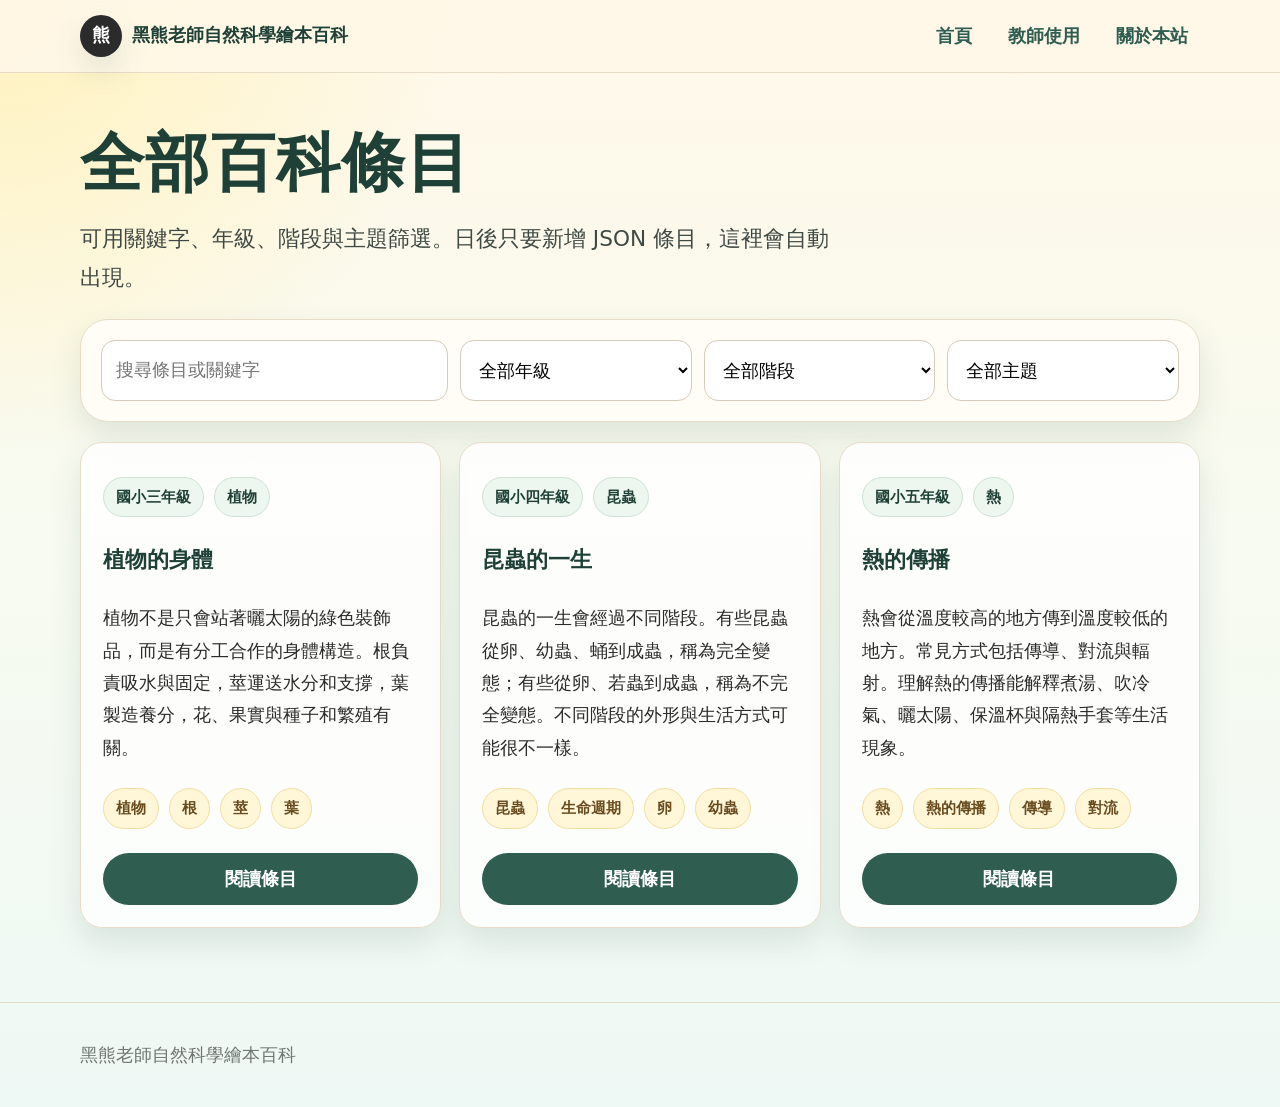
==== pages/entries.html @ 74465e41 "Add entries listing page" ====
<!doctype html>
<html lang="zh-Hant">
<head>
  <meta charset="utf-8">
  <meta name="viewport" content="width=device-width, initial-scale=1">
  <title>全部條目｜黑熊老師自然科學繪本百科</title>
  <link rel="stylesheet" href="../assets/css/style.css">
</head>
<body>
<header class="site-header"><div class="container nav"><a class="logo" href="../index.html"><span class="logo-mark">熊</span><span>黑熊老師自然科學繪本百科</span></a><nav class="nav-links"><a href="../index.html">首頁</a><a href="teacher-guide.html">教師使用</a><a href="about.html">關於本站</a></nav></div></header>
<main class="section"><div class="container"><h1>全部百科條目</h1><p class="lead">可用關鍵字、年級、階段與主題篩選。日後只要新增 JSON 條目，這裡會自動出現。</p><div class="search-panel"><div class="controls"><input id="searchInput" type="search" placeholder="搜尋條目或關鍵字"><select id="gradeFilter"></select><select id="stageFilter"></select><select id="topicFilter"></select></div></div><div class="entry-list" id="entryList"></div></div></main>
<footer class="footer"><div class="container">黑熊老師自然科學繪本百科</div></footer>
<script src="../assets/js/app.js"></script>
</body>
</html>
---- assets/css/style.css ----
:root {
  --forest: #2f5d50;
  --forest-dark: #1f4037;
  --cream: #fff8e8;
  --paper: #fffdf6;
  --yellow: #f7d879;
  --blue: #cfe8ef;
  --soil: #8a643f;
  --bear: #2b2b2b;
  --muted: #6f766f;
  --line: #e7dcc8;
  --shadow: 0 14px 30px rgba(47, 93, 80, .13);
  --radius: 22px;
}

* { box-sizing: border-box; }
html { scroll-behavior: smooth; }
body {
  margin: 0;
  font-family: "Noto Sans TC", "Microsoft JhengHei", system-ui, -apple-system, BlinkMacSystemFont, sans-serif;
  background: radial-gradient(circle at top left, #fff2bd 0, transparent 28rem), linear-gradient(180deg, var(--cream), #f7fbf1 52%, #eef8f4);
  color: var(--bear);
  font-size: 18px;
  line-height: 1.8;
}
a { color: var(--forest); text-decoration: none; }
a:hover { text-decoration: underline; }
.container { width: min(1120px, calc(100% - 32px)); margin: 0 auto; }
.site-header {
  position: sticky; top: 0; z-index: 10;
  background: rgba(255, 248, 232, .92);
  backdrop-filter: blur(10px);
  border-bottom: 1px solid var(--line);
}
.nav { display: flex; align-items: center; justify-content: space-between; gap: 18px; padding: 12px 0; }
.logo { display: flex; align-items: center; gap: 10px; font-weight: 900; color: var(--forest-dark); font-size: 1.1rem; }
.logo-mark { display: grid; place-items: center; width: 42px; height: 42px; border-radius: 50%; background: var(--bear); color: #fff; box-shadow: var(--shadow); }
.nav-links { display: flex; flex-wrap: wrap; gap: 12px; }
.nav-links a { padding: 8px 12px; border-radius: 999px; font-weight: 700; }
.nav-links a:hover { background: #ffffffaa; text-decoration: none; }
.hero { padding: 72px 0 36px; }
.hero-grid { display: grid; grid-template-columns: 1.3fr .7fr; gap: 28px; align-items: center; }
.eyebrow { display: inline-flex; gap: 8px; align-items: center; padding: 6px 12px; border-radius: 999px; background: #fff; border: 1px solid var(--line); color: var(--soil); font-weight: 800; }
h1 { font-size: clamp(2.2rem, 5vw, 4.8rem); line-height: 1.08; margin: 18px 0; letter-spacing: .02em; color: var(--forest-dark); }
h2 { font-size: clamp(1.65rem, 3vw, 2.4rem); line-height: 1.25; color: var(--forest-dark); margin: 0 0 18px; }
h3 { font-size: 1.35rem; color: var(--forest-dark); margin: 0 0 10px; }
.lead { font-size: clamp(1.1rem, 2vw, 1.35rem); color: #3f4944; max-width: 760px; }
.hero-card { background: var(--paper); border: 1px solid var(--line); border-radius: 34px; padding: 26px; box-shadow: var(--shadow); }
.bear-portrait { font-size: 5rem; text-align: center; margin-bottom: 10px; }
.quote { background: #f0f7ea; border-left: 8px solid var(--forest); padding: 18px; border-radius: 16px; margin: 14px 0 0; }
.section { padding: 38px 0; }
.card-grid { display: grid; grid-template-columns: repeat(3, 1fr); gap: 18px; }
.card { background: rgba(255,255,255,.82); border: 1px solid var(--line); border-radius: var(--radius); padding: 22px; box-shadow: var(--shadow); }
.card:hover { transform: translateY(-2px); transition: .2s ease; }
.card .tagline { color: var(--muted); font-size: .96rem; }
.pill-row { display: flex; gap: 10px; flex-wrap: wrap; margin: 12px 0; }
.pill, .tag { display: inline-flex; align-items: center; padding: 6px 12px; border-radius: 999px; background: #edf6ef; color: var(--forest-dark); border: 1px solid #cfe3d4; font-weight: 700; font-size: .92rem; }
.tag { background: #fff7d8; border-color: #f0dea0; color: #6a4b1f; }
.search-panel { background: var(--paper); border: 1px solid var(--line); border-radius: 28px; padding: 20px; box-shadow: var(--shadow); }
.controls { display: grid; grid-template-columns: 1.5fr repeat(3, 1fr); gap: 12px; }
input, select { width: 100%; padding: 13px 14px; border: 1px solid #d6cbb9; border-radius: 14px; background: #fff; font: inherit; }
.entry-list { display: grid; grid-template-columns: repeat(3, 1fr); gap: 18px; margin-top: 20px; }
.entry-card { display: flex; flex-direction: column; gap: 12px; min-height: 100%; }
.entry-card p { margin: 0; }
.button { display: inline-flex; align-items: center; justify-content: center; padding: 10px 16px; border-radius: 999px; background: var(--forest); color: white; font-weight: 900; border: 0; cursor: pointer; }
.button:hover { background: var(--forest-dark); text-decoration: none; }
.entry-layout { display: grid; grid-template-columns: minmax(0, 1fr) 280px; gap: 26px; padding: 34px 0; }
.article { background: var(--paper); border: 1px solid var(--line); border-radius: 30px; padding: clamp(20px, 4vw, 42px); box-shadow: var(--shadow); }
.article h1 { font-size: clamp(2rem, 4vw, 3.6rem); }
.article section { padding: 20px 0; border-top: 1px dashed #d8cab1; }
.article section:first-of-type { border-top: 0; }
.sidebar { position: sticky; top: 86px; align-self: start; }
.toc { background: #ffffffcc; border: 1px solid var(--line); border-radius: 22px; padding: 18px; }
.toc a { display: block; padding: 5px 0; font-size: .95rem; }
.notice { background: #eaf6f8; border: 1px solid #c1dbe3; border-radius: 20px; padding: 16px 18px; }
.table-wrap { overflow-x: auto; }
table { width: 100%; border-collapse: collapse; background: #fff; border-radius: 18px; overflow: hidden; }
th, td { border-bottom: 1px solid var(--line); padding: 12px; text-align: left; vertical-align: top; }
th { background: #edf6ef; color: var(--forest-dark); }
.footer { padding: 36px 0; color: var(--muted); border-top: 1px solid var(--line); margin-top: 36px; }
.empty { padding: 24px; text-align: center; background: #fff; border: 1px dashed #c8b894; border-radius: 20px; color: var(--muted); }
.prompt-box { background: #fbf4de; border: 1px solid #ead79e; border-radius: 18px; padding: 14px; white-space: pre-wrap; }
ul, ol { padding-left: 1.3em; }
@media (max-width: 900px) {
  .hero-grid, .entry-layout { grid-template-columns: 1fr; }
  .sidebar { position: static; }
  .card-grid, .entry-list { grid-template-columns: repeat(2, 1fr); }
  .controls { grid-template-columns: 1fr 1fr; }
}
@media (max-width: 640px) {
  body { font-size: 17px; }
  .nav { align-items: flex-start; flex-direction: column; }
  .card-grid, .entry-list, .controls { grid-template-columns: 1fr; }
  .hero { padding-top: 34px; }
  .nav-links { gap: 6px; }
}
@media print {
  .site-header, .sidebar, .footer, .search-panel { display: none; }
  body { background: #fff; font-size: 12pt; }
  .article { box-shadow: none; border: 0; padding: 0; }
}
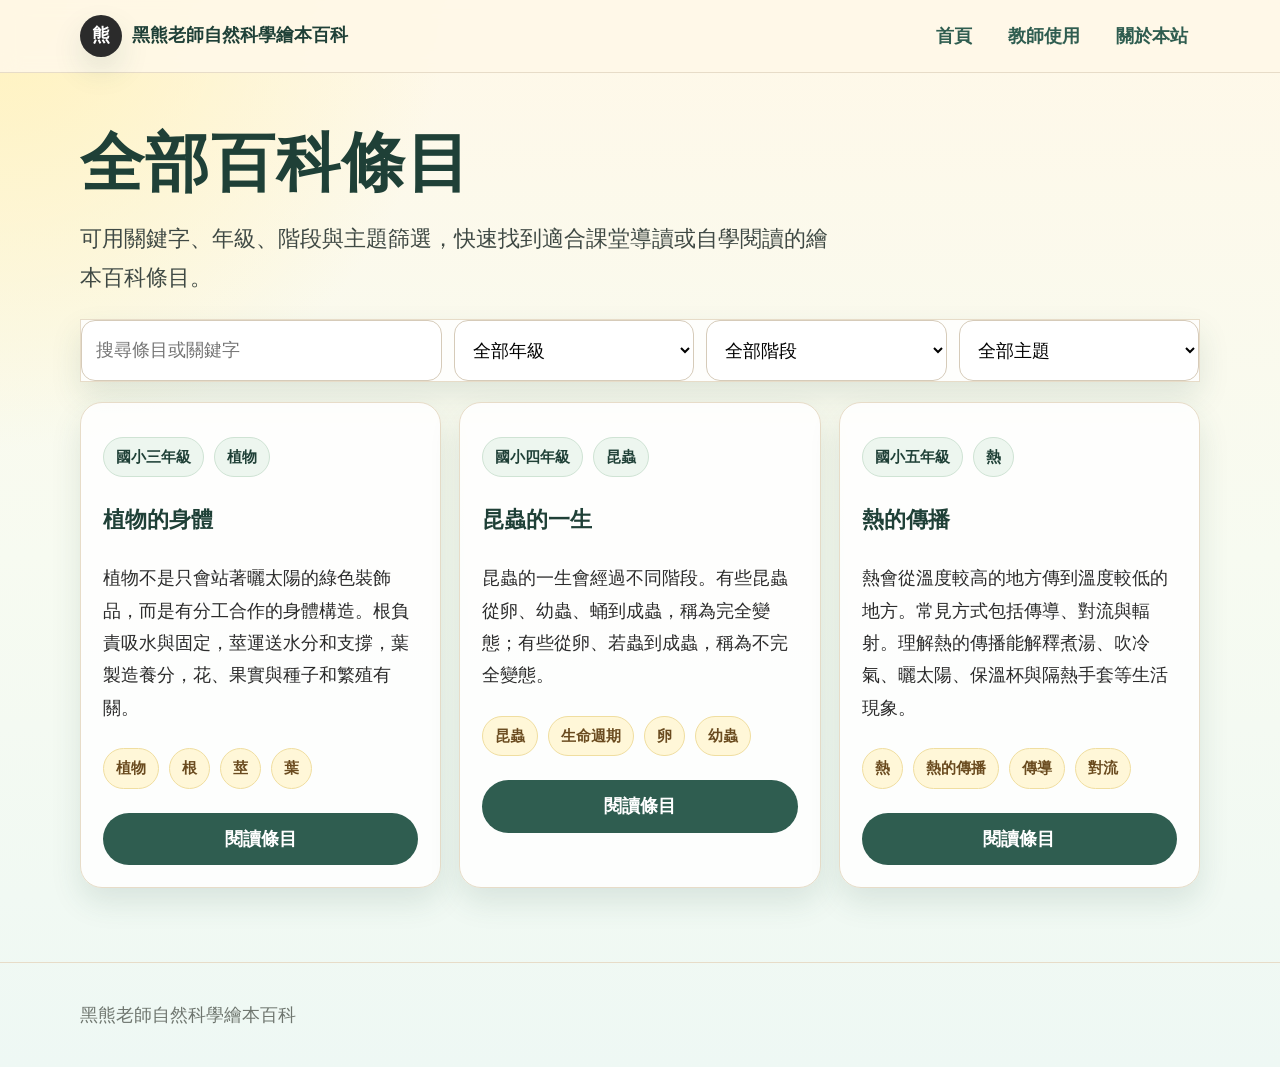
==== commit a9efcab9: "Polish completion wording for storybook site" ====
--- a/pages/entries.html
+++ b/pages/entries.html
@@ -8,7 +8,7 @@
 </head>
 <body>
 <header class="site-header"><div class="container nav"><a class="logo" href="../index.html"><span class="logo-mark">熊</span><span>黑熊老師自然科學繪本百科</span></a><nav class="nav-links"><a href="../index.html">首頁</a><a href="teacher-guide.html">教師使用</a><a href="about.html">關於本站</a></nav></div></header>
-<main class="section"><div class="container"><h1>全部百科條目</h1><p class="lead">可用關鍵字、年級、階段與主題篩選。日後只要新增 JSON 條目，這裡會自動出現。</p><div class="search-panel"><div class="controls"><input id="searchInput" type="search" placeholder="搜尋條目或關鍵字"><select id="gradeFilter"></select><select id="stageFilter"></select><select id="topicFilter"></select></div></div><div class="entry-list" id="entryList"></div></div></main>
+<main class="section"><div class="container"><h1>全部百科條目</h1><p class="lead">可用關鍵字、年級、階段與主題篩選，快速找到適合課堂導讀或自學閱讀的繪本百科條目。</p><div class="search-panel"><div class="controls"><input id="searchInput" type="search" placeholder="搜尋條目或關鍵字"><select id="gradeFilter"></select><select id="stageFilter"></select><select id="topicFilter"></select></div></div><div class="entry-list" id="entryList"></div></div></main>
 <footer class="footer"><div class="container">黑熊老師自然科學繪本百科</div></footer>
 <script src="../assets/js/app.js"></script>
 </body>
--- a/assets/css/style.css
+++ b/assets/css/style.css
@@ -1,101 +1 @@
-:root {
-  --forest: #2f5d50;
-  --forest-dark: #1f4037;
-  --cream: #fff8e8;
-  --paper: #fffdf6;
-  --yellow: #f7d879;
-  --blue: #cfe8ef;
-  --soil: #8a643f;
-  --bear: #2b2b2b;
-  --muted: #6f766f;
-  --line: #e7dcc8;
-  --shadow: 0 14px 30px rgba(47, 93, 80, .13);
-  --radius: 22px;
-}
-
-* { box-sizing: border-box; }
-html { scroll-behavior: smooth; }
-body {
-  margin: 0;
-  font-family: "Noto Sans TC", "Microsoft JhengHei", system-ui, -apple-system, BlinkMacSystemFont, sans-serif;
-  background: radial-gradient(circle at top left, #fff2bd 0, transparent 28rem), linear-gradient(180deg, var(--cream), #f7fbf1 52%, #eef8f4);
-  color: var(--bear);
-  font-size: 18px;
-  line-height: 1.8;
-}
-a { color: var(--forest); text-decoration: none; }
-a:hover { text-decoration: underline; }
-.container { width: min(1120px, calc(100% - 32px)); margin: 0 auto; }
-.site-header {
-  position: sticky; top: 0; z-index: 10;
-  background: rgba(255, 248, 232, .92);
-  backdrop-filter: blur(10px);
-  border-bottom: 1px solid var(--line);
-}
-.nav { display: flex; align-items: center; justify-content: space-between; gap: 18px; padding: 12px 0; }
-.logo { display: flex; align-items: center; gap: 10px; font-weight: 900; color: var(--forest-dark); font-size: 1.1rem; }
-.logo-mark { display: grid; place-items: center; width: 42px; height: 42px; border-radius: 50%; background: var(--bear); color: #fff; box-shadow: var(--shadow); }
-.nav-links { display: flex; flex-wrap: wrap; gap: 12px; }
-.nav-links a { padding: 8px 12px; border-radius: 999px; font-weight: 700; }
-.nav-links a:hover { background: #ffffffaa; text-decoration: none; }
-.hero { padding: 72px 0 36px; }
-.hero-grid { display: grid; grid-template-columns: 1.3fr .7fr; gap: 28px; align-items: center; }
-.eyebrow { display: inline-flex; gap: 8px; align-items: center; padding: 6px 12px; border-radius: 999px; background: #fff; border: 1px solid var(--line); color: var(--soil); font-weight: 800; }
-h1 { font-size: clamp(2.2rem, 5vw, 4.8rem); line-height: 1.08; margin: 18px 0; letter-spacing: .02em; color: var(--forest-dark); }
-h2 { font-size: clamp(1.65rem, 3vw, 2.4rem); line-height: 1.25; color: var(--forest-dark); margin: 0 0 18px; }
-h3 { font-size: 1.35rem; color: var(--forest-dark); margin: 0 0 10px; }
-.lead { font-size: clamp(1.1rem, 2vw, 1.35rem); color: #3f4944; max-width: 760px; }
-.hero-card { background: var(--paper); border: 1px solid var(--line); border-radius: 34px; padding: 26px; box-shadow: var(--shadow); }
-.bear-portrait { font-size: 5rem; text-align: center; margin-bottom: 10px; }
-.quote { background: #f0f7ea; border-left: 8px solid var(--forest); padding: 18px; border-radius: 16px; margin: 14px 0 0; }
-.section { padding: 38px 0; }
-.card-grid { display: grid; grid-template-columns: repeat(3, 1fr); gap: 18px; }
-.card { background: rgba(255,255,255,.82); border: 1px solid var(--line); border-radius: var(--radius); padding: 22px; box-shadow: var(--shadow); }
-.card:hover { transform: translateY(-2px); transition: .2s ease; }
-.card .tagline { color: var(--muted); font-size: .96rem; }
-.pill-row { display: flex; gap: 10px; flex-wrap: wrap; margin: 12px 0; }
-.pill, .tag { display: inline-flex; align-items: center; padding: 6px 12px; border-radius: 999px; background: #edf6ef; color: var(--forest-dark); border: 1px solid #cfe3d4; font-weight: 700; font-size: .92rem; }
-.tag { background: #fff7d8; border-color: #f0dea0; color: #6a4b1f; }
-.search-panel { background: var(--paper); border: 1px solid var(--line); border-radius: 28px; padding: 20px; box-shadow: var(--shadow); }
-.controls { display: grid; grid-template-columns: 1.5fr repeat(3, 1fr); gap: 12px; }
-input, select { width: 100%; padding: 13px 14px; border: 1px solid #d6cbb9; border-radius: 14px; background: #fff; font: inherit; }
-.entry-list { display: grid; grid-template-columns: repeat(3, 1fr); gap: 18px; margin-top: 20px; }
-.entry-card { display: flex; flex-direction: column; gap: 12px; min-height: 100%; }
-.entry-card p { margin: 0; }
-.button { display: inline-flex; align-items: center; justify-content: center; padding: 10px 16px; border-radius: 999px; background: var(--forest); color: white; font-weight: 900; border: 0; cursor: pointer; }
-.button:hover { background: var(--forest-dark); text-decoration: none; }
-.entry-layout { display: grid; grid-template-columns: minmax(0, 1fr) 280px; gap: 26px; padding: 34px 0; }
-.article { background: var(--paper); border: 1px solid var(--line); border-radius: 30px; padding: clamp(20px, 4vw, 42px); box-shadow: var(--shadow); }
-.article h1 { font-size: clamp(2rem, 4vw, 3.6rem); }
-.article section { padding: 20px 0; border-top: 1px dashed #d8cab1; }
-.article section:first-of-type { border-top: 0; }
-.sidebar { position: sticky; top: 86px; align-self: start; }
-.toc { background: #ffffffcc; border: 1px solid var(--line); border-radius: 22px; padding: 18px; }
-.toc a { display: block; padding: 5px 0; font-size: .95rem; }
-.notice { background: #eaf6f8; border: 1px solid #c1dbe3; border-radius: 20px; padding: 16px 18px; }
-.table-wrap { overflow-x: auto; }
-table { width: 100%; border-collapse: collapse; background: #fff; border-radius: 18px; overflow: hidden; }
-th, td { border-bottom: 1px solid var(--line); padding: 12px; text-align: left; vertical-align: top; }
-th { background: #edf6ef; color: var(--forest-dark); }
-.footer { padding: 36px 0; color: var(--muted); border-top: 1px solid var(--line); margin-top: 36px; }
-.empty { padding: 24px; text-align: center; background: #fff; border: 1px dashed #c8b894; border-radius: 20px; color: var(--muted); }
-.prompt-box { background: #fbf4de; border: 1px solid #ead79e; border-radius: 18px; padding: 14px; white-space: pre-wrap; }
-ul, ol { padding-left: 1.3em; }
-@media (max-width: 900px) {
-  .hero-grid, .entry-layout { grid-template-columns: 1fr; }
-  .sidebar { position: static; }
-  .card-grid, .entry-list { grid-template-columns: repeat(2, 1fr); }
-  .controls { grid-template-columns: 1fr 1fr; }
-}
-@media (max-width: 640px) {
-  body { font-size: 17px; }
-  .nav { align-items: flex-start; flex-direction: column; }
-  .card-grid, .entry-list, .controls { grid-template-columns: 1fr; }
-  .hero { padding-top: 34px; }
-  .nav-links { gap: 6px; }
-}
-@media print {
-  .site-header, .sidebar, .footer, .search-panel { display: none; }
-  body { background: #fff; font-size: 12pt; }
-  .article { box-shadow: none; border: 0; padding: 0; }
-}
+:root{--forest:#2f5d50;--forest-dark:#1f4037;--cream:#fff8e8;--paper:#fffdf6;--yellow:#f7d879;--blue:#cfe8ef;--soil:#8a643f;--bear:#2b2b2b;--muted:#6f766f;--line:#e7dcc8;--shadow:0 14px 30px rgba(47,93,80,.13);--radius:22px}*{box-sizing:border-box}html{scroll-behavior:smooth}body{margin:0;font-family:"Noto Sans TC","Microsoft JhengHei",system-ui,-apple-system,BlinkMacSystemFont,sans-serif;background:radial-gradient(circle at top left,#fff2bd 0,transparent 28rem),linear-gradient(180deg,var(--cream),#f7fbf1 52%,#eef8f4);color:var(--bear);font-size:18px;line-height:1.8}a{color:var(--forest);text-decoration:none}a:hover{text-decoration:underline}.container{width:min(1120px,calc(100% - 32px));margin:0 auto}.site-header{position:sticky;top:0;z-index:10;background:rgba(255,248,232,.92);backdrop-filter:blur(10px);border-bottom:1px solid var(--line)}.nav{display:flex;align-items:center;justify-content:space-between;gap:18px;padding:12px 0}.logo{display:flex;align-items:center;gap:10px;font-weight:900;color:var(--forest-dark);font-size:1.1rem}.logo-mark{display:grid;place-items:center;width:42px;height:42px;border-radius:50%;background:var(--bear);color:#fff;box-shadow:var(--shadow)}.nav-links{display:flex;flex-wrap:wrap;gap:12px}.nav-links a{padding:8px 12px;border-radius:999px;font-weight:700}.nav-links a:hover{background:#ffffffaa;text-decoration:none}.hero{padding:72px 0 36px}.hero-grid{display:grid;grid-template-columns:1.3fr .7fr;gap:28px;align-items:center}.eyebrow{display:inline-flex;gap:8px;align-items:center;padding:6px 12px;border-radius:999px;background:#fff;border:1px solid var(--line);color:var(--soil);font-weight:800}h1{font-size:clamp(2.2rem,5vw,4.8rem);line-height:1.08;margin:18px 0;letter-spacing:.02em;color:var(--forest-dark)}h2{font-size:clamp(1.65rem,3vw,2.4rem);line-height:1.25;color:var(--forest-dark);margin:0 0 18px}h3{font-size:1.35rem;color:var(--forest-dark);margin:0 0 10px}.lead{font-size:clamp(1.1rem,2vw,1.35rem);color:#3f4944;max-width:760px}.hero-card,.card,.search-panel,.article,.toc{background:rgba(255,255,255,.86);border:1px solid var(--line);box-shadow:var(--shadow)}.hero-card{border-radius:34px;padding:26px}.bear-portrait{font-size:5rem;text-align:center;margin-bottom:10px}.quote{background:#f0f7ea;border-left:8px solid var(--forest);padding:18px;border-radius:16px;margin:14px 0 0}.section{padding:38px 0}.card-grid{display:grid;grid-template-columns:repeat(3,1fr);gap:18px}.card{border-radius:var(--radius);padding:22px}.card:hover{transform:translateY(-2px);transition:.2s ease}.tagline{color:var(--muted);font-size:.96rem}.pill-row{display:flex;gap:10px;flex-wrap:wrap;margin:12px 0}.pill,.tag{display:inline-flex;align-items:center;padding:6px 12px;border-radius:999px;background:#edf6ef;color:var(--forest-dark);border:1px solid #cfe3d4;font-weight:700;font-size:.92rem}.tag{background:#fff7d8;border-color:#f0dea0;color:#6a4b1f}.button{display:inline-flex;align-items:center;justify-content:center;padding:10px 16px;border-radius:999px;background:var(--forest);color:#fff;font-weight:900;border:0;cursor:pointer}.button:hover{background:var(--forest-dark);text-decoration:none}.button:disabled{opacity:.45;cursor:not-allowed}.button-secondary{background:#f1f5ef;color:var(--forest-dark);border:1px solid #cbd8ce}.button-secondary:hover{background:#e4eee7;color:var(--forest-dark)}.controls{display:grid;grid-template-columns:1.5fr repeat(3,1fr);gap:12px}input,select{width:100%;padding:13px 14px;border:1px solid #d6cbb9;border-radius:14px;background:#fff;font:inherit}.entry-list{display:grid;grid-template-columns:repeat(3,1fr);gap:18px;margin-top:20px}.entry-card{display:flex;flex-direction:column;gap:12px;min-height:100%}.entry-card p{margin:0}.entry-layout{display:grid;grid-template-columns:minmax(0,1fr) 280px;gap:26px;padding:34px 0}.article{border-radius:30px;padding:clamp(20px,4vw,42px)}.article h1{font-size:clamp(2rem,4vw,3.6rem)}.article section{padding:20px 0;border-top:1px dashed #d8cab1}.article section:first-of-type{border-top:0}.sidebar{position:sticky;top:86px;align-self:start}.toc{border-radius:22px;padding:18px}.toc a{display:block;padding:5px 0;font-size:.95rem}.notice{background:#eaf6f8;border:1px solid #c1dbe3;border-radius:20px;padding:16px 18px}.table-wrap{overflow-x:auto}table{width:100%;border-collapse:collapse;background:#fff;border-radius:18px;overflow:hidden}th,td{border-bottom:1px solid var(--line);padding:12px;text-align:left;vertical-align:top}th{background:#edf6ef;color:var(--forest-dark)}.footer{padding:36px 0;color:var(--muted);border-top:1px solid var(--line);margin-top:36px}.empty{padding:24px;text-align:center;background:#fff;border:1px dashed #c8b894;border-radius:20px;color:var(--muted)}.prompt-box{background:#fbf4de;border:1px solid #ead79e;border-radius:18px;padding:14px;white-space:pre-wrap}.hidden{display:none!important}.view-switch{display:flex;flex-wrap:wrap;gap:10px;margin-bottom:20px}.storybook-shell{display:grid;gap:18px}.storybook-header{background:linear-gradient(135deg,#fff6d7,#f4fbf3);border:1px solid var(--line);border-radius:24px;padding:18px}.storybook-header .page-counter{font-weight:800;color:var(--soil)}.storybook-stage{display:grid;grid-template-columns:1fr 1fr;gap:22px;align-items:stretch}.storybook-illustration{min-height:360px;background:linear-gradient(180deg,#f7fbf4,#fff8e7);border:2px dashed #ccb98f;border-radius:26px;padding:20px;display:flex;flex-direction:column;justify-content:center;align-items:center;text-align:center}.storybook-illustration .big-icon{font-size:4rem;margin-bottom:10px}.storybook-illustration .caption{color:var(--muted);font-size:.98rem}.storybook-textbox{background:#fff;border:1px solid var(--line);border-radius:24px;padding:22px}.storybook-dialogue{background:#eef7fb;border-left:8px solid #9cc5d8;border-radius:16px;padding:16px 18px;margin:16px 0}.concept-card{background:#f0f7ea;border:1px solid #d5e6d7;border-radius:18px;padding:16px}.storybook-nav{display:flex;justify-content:space-between;align-items:center;gap:12px;margin-top:10px}.storybook-thumbnail-row{display:flex;flex-wrap:wrap;gap:8px;margin-top:8px}.storybook-dot{min-width:40px;padding:6px 10px;border-radius:999px;border:1px solid #d9ccb8;background:#fff;font-weight:700;cursor:pointer}.storybook-dot.active{background:var(--forest);color:#fff;border-color:var(--forest)}.mode-note{color:var(--muted);font-size:.95rem}.storybook-image{width:100%;max-width:100%;border-radius:22px;display:block;box-shadow:var(--shadow)}.image-caption{margin-top:10px;color:var(--muted);font-size:.95rem;text-align:center}.prompt-details{margin-top:12px;background:#fbf4de;border:1px solid #ead79e;border-radius:16px;padding:10px 14px}.prompt-details summary{cursor:pointer;font-weight:800;color:var(--soil)}.diagram-image-block{margin:16px 0}.diagram-image-block img{width:100%;max-width:100%;border-radius:20px;display:block;box-shadow:var(--shadow)}ul,ol{padding-left:1.3em}@media(max-width:900px){.hero-grid,.entry-layout{grid-template-columns:1fr}.sidebar{position:static}.card-grid,.entry-list{grid-template-columns:repeat(2,1fr)}.controls{grid-template-columns:1fr 1fr}.storybook-stage{grid-template-columns:1fr}.storybook-illustration{min-height:260px}}@media(max-width:640px){body{font-size:17px}.nav{align-items:flex-start;flex-direction:column}.card-grid,.entry-list,.controls{grid-template-columns:1fr}.hero{padding-top:34px}.nav-links{gap:6px}.storybook-nav{flex-direction:column;align-items:stretch}}@media print{.site-header,.sidebar,.footer,.search-panel,.view-switch{display:none}body{background:#fff;font-size:12pt}.article{box-shadow:none;border:0;padding:0}}
